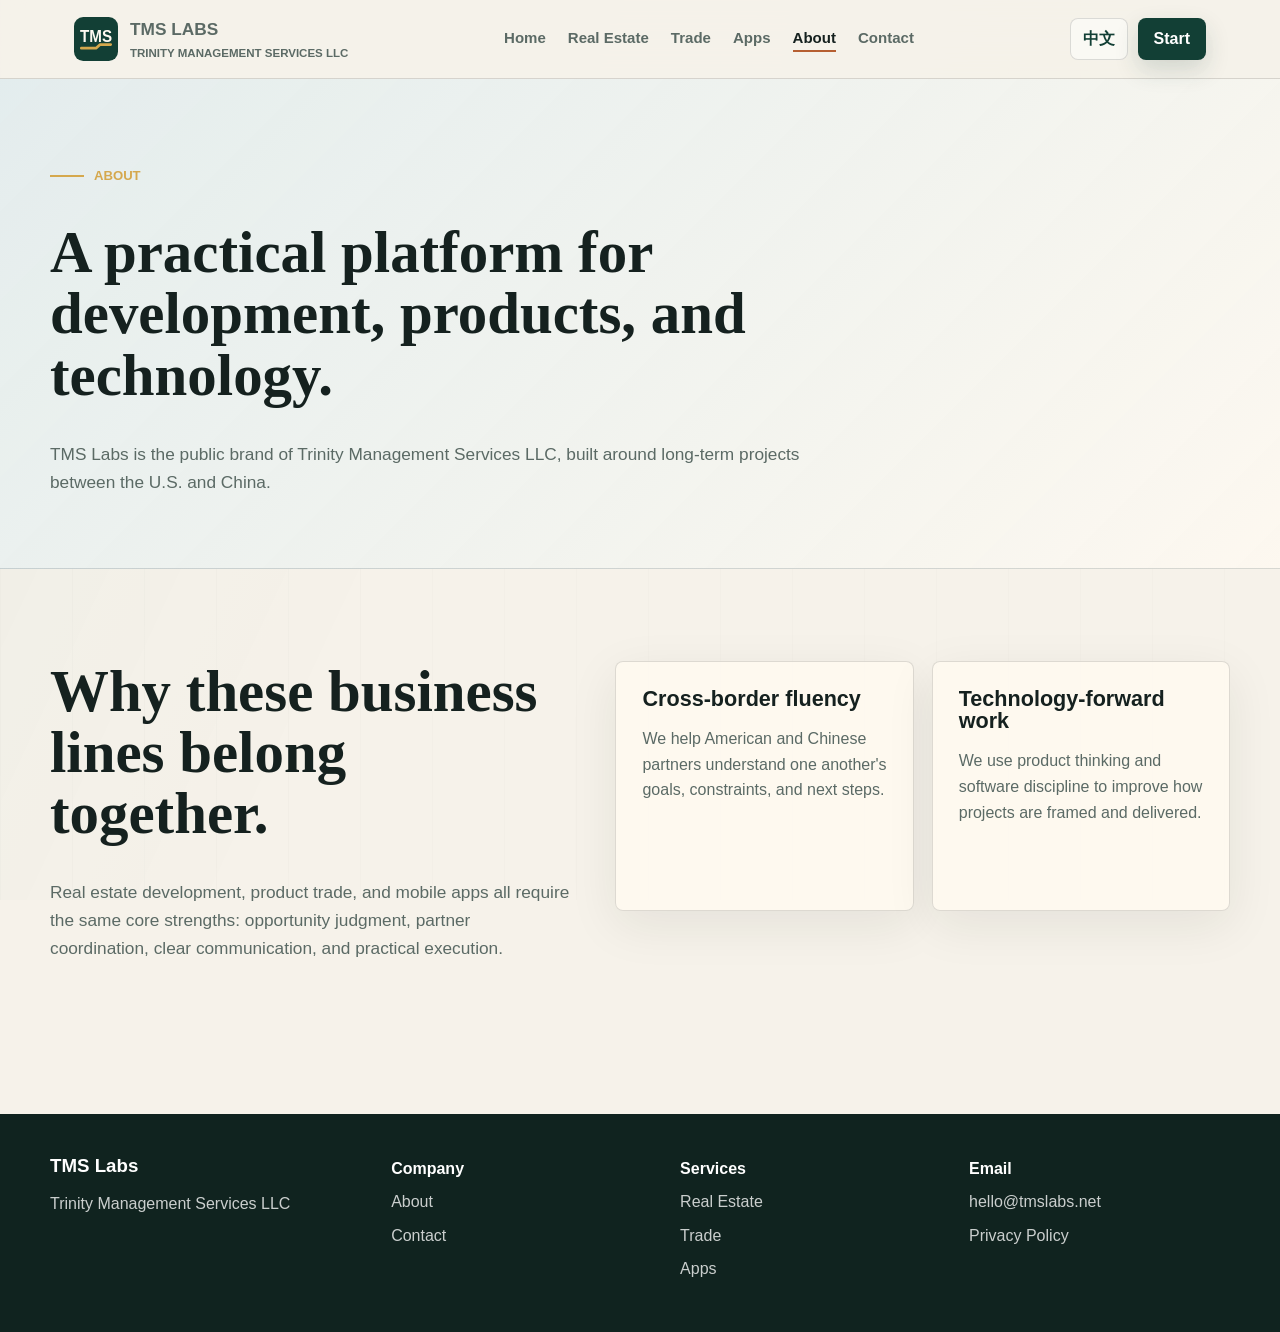
==== tmslabs-website/about/index.html @ 59797eae "Add TMS Labs English pages" ====
<!doctype html>
<html lang="en">
<head>
  <meta charset="utf-8">
  <meta name="viewport" content="width=device-width, initial-scale=1">
  <meta name="theme-color" content="#123f35">
  <title>About TMS Labs | Trinity Management Services LLC</title>
  <meta name="description" content="TMS Labs is the public brand for Trinity Management Services LLC, serving U.S. and China clients across development, trade, and technology.">
  <link rel="canonical" href="https://tmslabs.net/about/">
  <link rel="alternate" hreflang="en" href="https://tmslabs.net/about/">
  <link rel="alternate" hreflang="zh-Hans" href="https://tmslabs.net/zh/about/">
  <link rel="alternate" hreflang="x-default" href="https://tmslabs.net/about/">
  <link rel="icon" href="/favicon.svg" type="image/svg+xml">
  <link rel="manifest" href="/site.webmanifest">
  <link rel="stylesheet" href="../assets/css/styles.css">
  <script src="../assets/js/main.js" defer></script>
</head>
<body>
  <header class="site-header"><nav class="nav" aria-label="Main navigation"><a class="brand" href="../"><img class="brand-mark" src="../assets/images/tmslabs-mark.svg" alt="" aria-hidden="true"><span class="brand-text"><span>TMS Labs</span><span>Trinity Management Services LLC</span></span></a><button class="menu-toggle" type="button" data-menu-toggle aria-label="Open menu" aria-expanded="false">☰</button><div class="nav-links" data-nav-links><a href="../">Home</a><a href="../real-estate/">Real Estate</a><a href="../trade/">Trade</a><a href="../apps/">Apps</a><a class="active" href="../about/">About</a><a href="../contact/">Contact</a></div><div class="nav-actions"><a class="language-link" href="../zh/about/">中文</a><a class="nav-cta" href="../contact/">Start</a></div></nav></header>
  <main>
    <section class="page-hero"><div class="page-title"><span class="eyebrow">About</span><h1>A practical platform for development, products, and technology.</h1><p>TMS Labs is the public brand of Trinity Management Services LLC, built around long-term projects between the U.S. and China.</p></div></section>
    <section class="section"><div class="container split"><div class="section-header"><h2>Why these business lines belong together.</h2><p>Real estate development, product trade, and mobile apps all require the same core strengths: opportunity judgment, partner coordination, clear communication, and practical execution.</p></div><div class="grid two"><article class="card"><h3>Cross-border fluency</h3><p>We help American and Chinese partners understand one another's goals, constraints, and next steps.</p></article><article class="card"><h3>Technology-forward work</h3><p>We use product thinking and software discipline to improve how projects are framed and delivered.</p></article></div></div></section>
  </main>
  <footer class="site-footer"><div class="footer-grid"><div><h3>TMS Labs</h3><p>Trinity Management Services LLC</p></div><div><strong>Company</strong><a href="../about/">About</a><a href="../contact/">Contact</a></div><div><strong>Services</strong><a href="../real-estate/">Real Estate</a><a href="../trade/">Trade</a><a href="../apps/">Apps</a></div><div><strong>Email</strong><a href="mailto:hello@tmslabs.net">hello@tmslabs.net</a><a href="../privacy/">Privacy Policy</a></div></div></footer>
</body>
</html>
---- tmslabs-website/assets/css/styles.css ----
:root {
  --ink: #15211f;
  --muted: #5b6a65;
  --paper: #f6f2ea;
  --panel: #fffaf1;
  --line: rgba(21, 33, 31, 0.14);
  --forest: #123f35;
  --teal: #167e78;
  --copper: #b65f32;
  --gold: #d5a84d;
  --sky: #dcebef;
  --white: #ffffff;
  --shadow: 0 24px 70px rgba(21, 33, 31, 0.14);
  --radius: 8px;
  --max: 1180px;
}

* {
  box-sizing: border-box;
}

html {
  scroll-behavior: smooth;
}

body {
  margin: 0;
  background: var(--paper);
  color: var(--ink);
  font-family: "Avenir Next", "Gill Sans", "Noto Sans SC", "Microsoft YaHei", sans-serif;
  line-height: 1.6;
}

body::before {
  content: "";
  position: fixed;
  inset: 0;
  pointer-events: none;
  opacity: 0.42;
  background:
    linear-gradient(115deg, rgba(22, 126, 120, 0.08), transparent 42%),
    radial-gradient(circle at 82% 12%, rgba(213, 168, 77, 0.15), transparent 25%),
    repeating-linear-gradient(90deg, rgba(21, 33, 31, 0.035) 0 1px, transparent 1px 72px);
  z-index: -2;
}

a {
  color: inherit;
  text-decoration: none;
}

img {
  display: block;
  max-width: 100%;
}

.site-header {
  position: sticky;
  top: 0;
  z-index: 20;
  border-bottom: 1px solid var(--line);
  background: rgba(246, 242, 234, 0.9);
  backdrop-filter: blur(18px);
}

.nav {
  max-width: var(--max);
  margin: 0 auto;
  padding: 16px 24px;
  display: flex;
  align-items: center;
  justify-content: space-between;
  gap: 24px;
}

.brand {
  display: inline-flex;
  align-items: center;
  gap: 12px;
  font-weight: 800;
  letter-spacing: 0;
}

.brand-mark {
  width: 44px;
  height: 44px;
  flex: 0 0 auto;
}

.brand-text {
  display: grid;
  gap: 0;
}

.brand span:first-child {
  font-size: 1.08rem;
}

.brand span:last-child {
  color: var(--muted);
  font-size: 0.72rem;
  font-weight: 600;
  text-transform: uppercase;
}

.nav-links {
  display: flex;
  align-items: center;
  gap: 22px;
  color: var(--muted);
  font-size: 0.94rem;
  font-weight: 650;
}

.nav-links a {
  border-bottom: 2px solid transparent;
}

.nav-links a:hover,
.nav-links a.active {
  color: var(--ink);
  border-color: var(--copper);
}

.nav-actions {
  display: flex;
  align-items: center;
  gap: 10px;
}

.language-link,
.nav-cta,
.button,
.button-secondary,
.button-ghost {
  min-height: 42px;
  display: inline-flex;
  align-items: center;
  justify-content: center;
  gap: 8px;
  border-radius: var(--radius);
  font-weight: 750;
}

.language-link {
  padding: 0 12px;
  border: 1px solid var(--line);
  color: var(--forest);
  background: rgba(255, 255, 255, 0.5);
}

.nav-cta,
.button {
  padding: 0 16px;
  color: var(--white);
  background: var(--forest);
  box-shadow: 0 10px 24px rgba(18, 63, 53, 0.16);
}

.button-secondary {
  padding: 0 16px;
  color: var(--forest);
  border: 1px solid rgba(18, 63, 53, 0.24);
  background: rgba(255, 255, 255, 0.66);
}

.button-ghost {
  padding: 0;
  min-height: auto;
  color: var(--teal);
}

.menu-toggle {
  display: none;
  width: 42px;
  height: 42px;
  border: 1px solid var(--line);
  border-radius: var(--radius);
  background: var(--panel);
  color: var(--ink);
  font-size: 1.4rem;
}

.hero {
  position: relative;
  min-height: 720px;
  display: grid;
  align-items: end;
  overflow: hidden;
  color: var(--white);
  background: var(--forest);
}

.hero img {
  position: absolute;
  inset: 0;
  width: 100%;
  height: 100%;
  object-fit: cover;
  filter: saturate(0.94) contrast(1.02);
}

.hero::after {
  content: "";
  position: absolute;
  inset: 0;
  background:
    linear-gradient(90deg, rgba(10, 24, 22, 0.84), rgba(10, 24, 22, 0.43) 48%, rgba(10, 24, 22, 0.1)),
    linear-gradient(0deg, rgba(10, 24, 22, 0.78), transparent 34%);
}

.hero-content {
  position: relative;
  z-index: 1;
  width: min(var(--max), calc(100% - 48px));
  margin: 0 auto;
  padding: 112px 0 84px;
}

.eyebrow {
  display: inline-flex;
  align-items: center;
  gap: 10px;
  color: var(--gold);
  font-size: 0.82rem;
  font-weight: 800;
  text-transform: uppercase;
}

.eyebrow::before {
  content: "";
  width: 34px;
  height: 2px;
  background: currentColor;
}

h1,
h2,
h3 {
  margin: 0;
  line-height: 1.04;
  letter-spacing: 0;
}

h1 {
  max-width: 850px;
  margin-top: 18px;
  font-family: Georgia, "Times New Roman", "Noto Serif SC", serif;
  font-size: clamp(3.3rem, 8vw, 7.5rem);
  font-weight: 650;
}

.hero p {
  max-width: 680px;
  margin: 24px 0 0;
  color: rgba(255, 255, 255, 0.86);
  font-size: clamp(1.05rem, 1.9vw, 1.35rem);
}

.hero-actions {
  margin-top: 34px;
  display: flex;
  flex-wrap: wrap;
  gap: 12px;
}

.hero-actions .button {
  background: var(--gold);
  color: #1d2118;
}

.hero-actions .button-secondary {
  color: var(--white);
  border-color: rgba(255, 255, 255, 0.46);
  background: rgba(255, 255, 255, 0.14);
}

.section {
  padding: 92px 24px;
}

.section.compact {
  padding-top: 58px;
}

.container {
  max-width: var(--max);
  margin: 0 auto;
}

.section-header {
  display: grid;
  gap: 18px;
  max-width: 810px;
  margin-bottom: 42px;
}

.section-header.center {
  margin-left: auto;
  margin-right: auto;
  text-align: center;
}

.section-header h2,
.page-title h1 {
  font-family: Georgia, "Times New Roman", "Noto Serif SC", serif;
  font-size: clamp(2.1rem, 4.6vw, 4.8rem);
  font-weight: 620;
}

.section-header p,
.page-title p,
.lead {
  color: var(--muted);
  font-size: 1.08rem;
}

.grid {
  display: grid;
  gap: 18px;
}

.grid.three {
  grid-template-columns: repeat(3, minmax(0, 1fr));
}

.grid.two {
  grid-template-columns: repeat(2, minmax(0, 1fr));
}

.grid.four {
  grid-template-columns: repeat(4, minmax(0, 1fr));
}

.card,
.feature-panel,
.form-card {
  border: 1px solid var(--line);
  border-radius: var(--radius);
  background: rgba(255, 250, 241, 0.82);
  box-shadow: 0 14px 50px rgba(21, 33, 31, 0.08);
}

.card {
  padding: 26px;
  min-height: 250px;
  display: grid;
  align-content: start;
  gap: 16px;
}

.card h3 {
  font-size: 1.35rem;
}

.card p {
  margin: 0;
  color: var(--muted);
}

.media-card {
  overflow: hidden;
  padding: 0;
}

.media-card img {
  width: 100%;
  height: 220px;
  object-fit: cover;
}

.media-card .card-body {
  padding: 24px;
  display: grid;
  gap: 12px;
}

.service-tile {
  min-height: 210px;
}

.service-tile h3 {
  font-size: 1.18rem;
}

.insight-band {
  border-top: 1px solid var(--line);
  border-bottom: 1px solid var(--line);
  background:
    linear-gradient(135deg, rgba(220, 235, 239, 0.48), rgba(255, 250, 241, 0.82)),
    var(--paper);
}

.question-list {
  counter-reset: question;
}

.question-list li {
  position: relative;
  padding-left: 54px;
}

.question-list li::before {
  counter-increment: question;
  content: counter(question, decimal-leading-zero);
  position: absolute;
  left: 18px;
  top: 16px;
  color: var(--copper);
  font-weight: 850;
  font-size: 0.78rem;
}

.index-number {
  color: var(--copper);
  font-weight: 850;
  font-size: 0.88rem;
}

.feature-panel {
  padding: clamp(26px, 5vw, 54px);
  display: grid;
  grid-template-columns: 1.05fr 0.95fr;
  gap: 34px;
  align-items: center;
  background:
    linear-gradient(130deg, rgba(18, 63, 53, 0.96), rgba(22, 126, 120, 0.88)),
    var(--forest);
  color: var(--white);
  overflow: hidden;
}

.feature-panel p {
  color: rgba(255, 255, 255, 0.76);
}

.metric-row {
  display: grid;
  grid-template-columns: repeat(3, 1fr);
  gap: 12px;
  margin-top: 24px;
}

.metric {
  padding: 16px;
  border: 1px solid rgba(255, 255, 255, 0.18);
  border-radius: var(--radius);
  background: rgba(255, 255, 255, 0.08);
}

.metric strong {
  display: block;
  font-size: 1.35rem;
}

.visual-map {
  min-height: 340px;
  border: 1px solid rgba(255, 255, 255, 0.16);
  border-radius: var(--radius);
  background:
    linear-gradient(90deg, rgba(255, 255, 255, 0.1) 1px, transparent 1px),
    linear-gradient(rgba(255, 255, 255, 0.1) 1px, transparent 1px),
    radial-gradient(circle at 27% 36%, rgba(213, 168, 77, 0.8) 0 7px, transparent 8px),
    radial-gradient(circle at 72% 54%, rgba(255, 255, 255, 0.9) 0 7px, transparent 8px),
    radial-gradient(circle at 52% 25%, rgba(255, 255, 255, 0.55) 0 4px, transparent 5px),
    rgba(255, 255, 255, 0.08);
  background-size: 42px 42px, 42px 42px, auto, auto, auto, auto;
  position: relative;
}

.visual-map::before,
.visual-map::after {
  content: "";
  position: absolute;
  left: 26%;
  right: 25%;
  top: 38%;
  height: 2px;
  background: linear-gradient(90deg, var(--gold), rgba(255, 255, 255, 0.75));
  transform: rotate(12deg);
}

.visual-map::after {
  left: 42%;
  right: 18%;
  top: 48%;
  transform: rotate(-18deg);
  opacity: 0.7;
}

.page-hero {
  padding: 86px 24px 54px;
  border-bottom: 1px solid var(--line);
  background:
    linear-gradient(135deg, rgba(220, 235, 239, 0.72), rgba(255, 250, 241, 0.8)),
    var(--paper);
}

.page-title {
  max-width: var(--max);
  margin: 0 auto;
  display: grid;
  gap: 18px;
}

.page-title p {
  max-width: 760px;
}

.split {
  display: grid;
  grid-template-columns: 0.92fr 1.08fr;
  gap: 42px;
  align-items: start;
}

.aside-note {
  padding: 24px;
  border-left: 4px solid var(--copper);
  background: rgba(255, 255, 255, 0.62);
}

.list {
  display: grid;
  gap: 14px;
  padding: 0;
  margin: 0;
  list-style: none;
}

.list li {
  padding: 16px 18px;
  border: 1px solid var(--line);
  border-radius: var(--radius);
  background: rgba(255, 255, 255, 0.58);
}

.app-card {
  min-height: 360px;
  overflow: hidden;
  padding: 0;
}

.app-screen {
  min-height: 190px;
  padding: 22px;
  background:
    linear-gradient(135deg, rgba(18, 63, 53, 0.94), rgba(22, 126, 120, 0.76)),
    var(--forest);
  color: var(--white);
  display: grid;
  align-content: end;
}

.app-screen.trip {
  background:
    linear-gradient(135deg, rgba(182, 95, 50, 0.92), rgba(213, 168, 77, 0.8)),
    var(--copper);
}

.app-card .card-body {
  padding: 24px;
}

.form-card {
  padding: 28px;
}

form {
  display: grid;
  gap: 14px;
}

label {
  display: grid;
  gap: 6px;
  color: var(--muted);
  font-weight: 700;
}

input,
select,
textarea {
  width: 100%;
  min-height: 46px;
  border: 1px solid var(--line);
  border-radius: var(--radius);
  padding: 11px 12px;
  color: var(--ink);
  background: rgba(255, 255, 255, 0.82);
  font: inherit;
}

textarea {
  min-height: 132px;
  resize: vertical;
}

.form-status {
  min-height: 24px;
  color: var(--teal);
  font-weight: 700;
}

.site-footer {
  padding: 42px 24px;
  background: #10231f;
  color: rgba(255, 255, 255, 0.78);
}

.footer-grid {
  max-width: var(--max);
  margin: 0 auto;
  display: grid;
  grid-template-columns: 1.2fr repeat(3, 1fr);
  gap: 28px;
}

.footer-grid h3,
.footer-grid strong {
  color: var(--white);
}

.footer-grid a {
  display: block;
  margin: 8px 0;
}

.disclaimer {
  color: var(--muted);
  font-size: 0.94rem;
}

.source-note {
  margin-top: 18px;
  color: var(--muted);
  font-size: 0.82rem;
}

@media (max-width: 920px) {
  .menu-toggle {
    display: inline-flex;
    align-items: center;
    justify-content: center;
  }

  .nav-links {
    position: absolute;
    left: 16px;
    right: 16px;
    top: 72px;
    display: none;
    padding: 18px;
    border: 1px solid var(--line);
    border-radius: var(--radius);
    background: var(--panel);
    box-shadow: var(--shadow);
    flex-direction: column;
    align-items: stretch;
  }

  .nav-links.open {
    display: flex;
  }

  .nav-actions .nav-cta {
    display: none;
  }

  .hero {
    min-height: 660px;
  }

  .grid.three,
  .grid.four,
  .grid.two,
  .feature-panel,
  .split,
  .footer-grid {
    grid-template-columns: 1fr;
  }

  .metric-row {
    grid-template-columns: 1fr;
  }
}

@media (max-width: 560px) {
  .nav {
    padding: 12px 16px;
  }

  .brand span:last-child {
    display: none;
  }

  .brand-mark {
    width: 38px;
    height: 38px;
  }

  .hero-content {
    width: min(100% - 32px, var(--max));
    padding-bottom: 54px;
  }

  h1 {
    font-size: 3.1rem;
  }

  .section,
  .page-hero {
    padding-left: 16px;
    padding-right: 16px;
  }

  .hero-actions,
  .button,
  .button-secondary {
    width: 100%;
  }

  .card,
  .form-card {
    padding: 20px;
  }
}
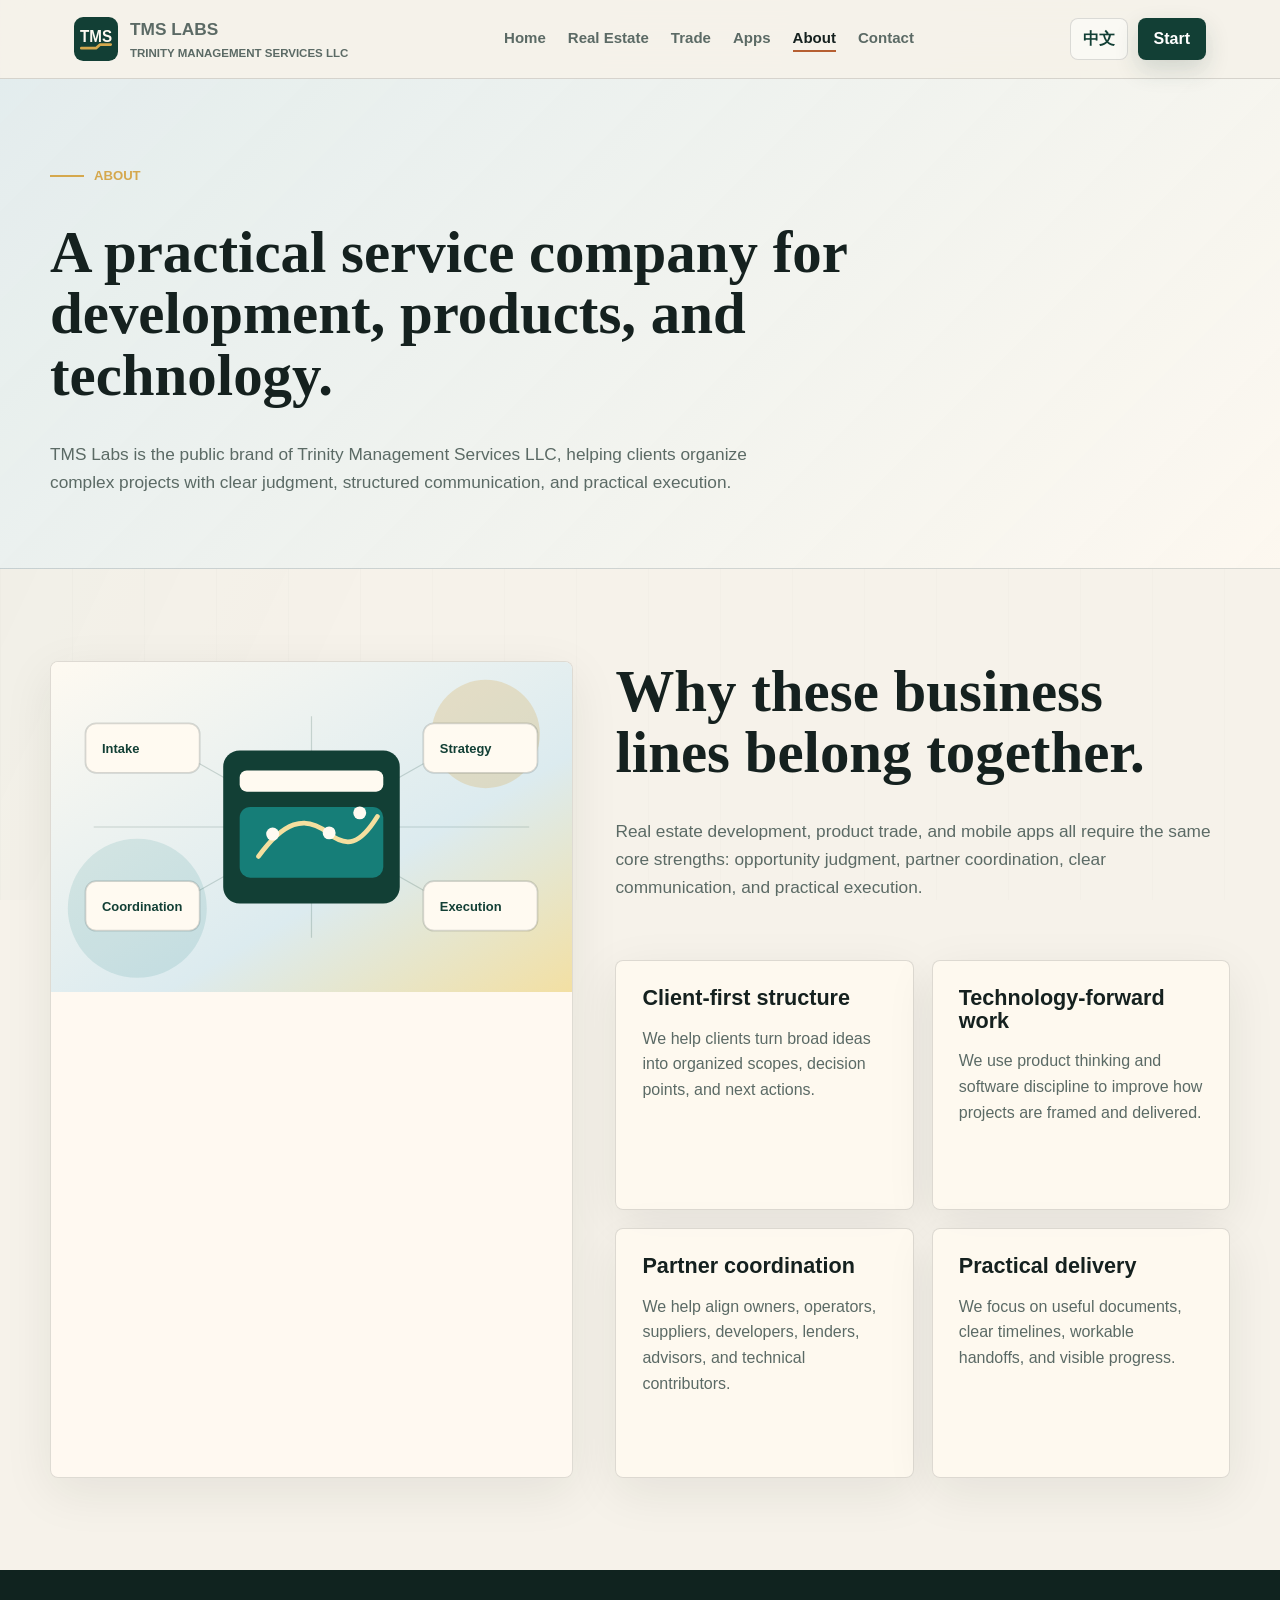
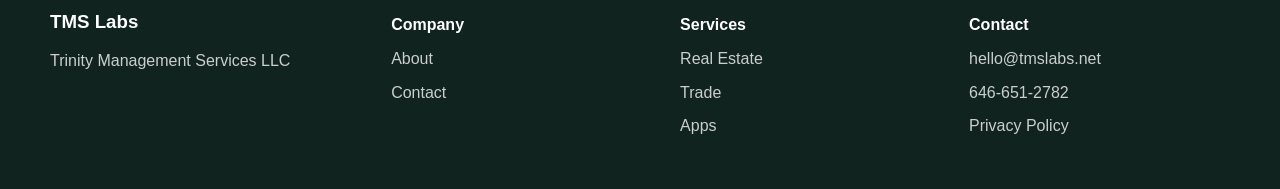
==== commit 0015c4c6: "Refresh about page positioning" ====
--- a/tmslabs-website/about/index.html
+++ b/tmslabs-website/about/index.html
@@ -5,7 +5,7 @@
   <meta name="viewport" content="width=device-width, initial-scale=1">
   <meta name="theme-color" content="#123f35">
   <title>About TMS Labs | Trinity Management Services LLC</title>
-  <meta name="description" content="TMS Labs is the public brand for Trinity Management Services LLC, serving U.S. and China clients across development, trade, and technology.">
+  <meta name="description" content="TMS Labs is the public brand for Trinity Management Services LLC, serving clients across real estate development, trade, and technology projects.">
   <link rel="canonical" href="https://tmslabs.net/about/">
   <link rel="alternate" hreflang="en" href="https://tmslabs.net/about/">
   <link rel="alternate" hreflang="zh-Hans" href="https://tmslabs.net/zh/about/">
@@ -13,14 +13,15 @@
   <link rel="icon" href="/favicon.svg" type="image/svg+xml">
   <link rel="manifest" href="/site.webmanifest">
   <link rel="stylesheet" href="../assets/css/styles.css">
+  <link rel="stylesheet" href="../assets/css/enhancements.css">
   <script src="../assets/js/main.js" defer></script>
 </head>
 <body>
   <header class="site-header"><nav class="nav" aria-label="Main navigation"><a class="brand" href="../"><img class="brand-mark" src="../assets/images/tmslabs-mark.svg" alt="" aria-hidden="true"><span class="brand-text"><span>TMS Labs</span><span>Trinity Management Services LLC</span></span></a><button class="menu-toggle" type="button" data-menu-toggle aria-label="Open menu" aria-expanded="false">☰</button><div class="nav-links" data-nav-links><a href="../">Home</a><a href="../real-estate/">Real Estate</a><a href="../trade/">Trade</a><a href="../apps/">Apps</a><a class="active" href="../about/">About</a><a href="../contact/">Contact</a></div><div class="nav-actions"><a class="language-link" href="../zh/about/">中文</a><a class="nav-cta" href="../contact/">Start</a></div></nav></header>
   <main>
-    <section class="page-hero"><div class="page-title"><span class="eyebrow">About</span><h1>A practical platform for development, products, and technology.</h1><p>TMS Labs is the public brand of Trinity Management Services LLC, built around long-term projects between the U.S. and China.</p></div></section>
-    <section class="section"><div class="container split"><div class="section-header"><h2>Why these business lines belong together.</h2><p>Real estate development, product trade, and mobile apps all require the same core strengths: opportunity judgment, partner coordination, clear communication, and practical execution.</p></div><div class="grid two"><article class="card"><h3>Cross-border fluency</h3><p>We help American and Chinese partners understand one another's goals, constraints, and next steps.</p></article><article class="card"><h3>Technology-forward work</h3><p>We use product thinking and software discipline to improve how projects are framed and delivered.</p></article></div></div></section>
+    <section class="page-hero"><div class="page-title"><span class="eyebrow">About</span><h1>A practical service company for development, products, and technology.</h1><p>TMS Labs is the public brand of Trinity Management Services LLC, helping clients organize complex projects with clear judgment, structured communication, and practical execution.</p></div></section>
+    <section class="section"><div class="container split about-values"><article class="card image-panel"><img src="../assets/images/about-client-services.svg" alt="Client service operating system for intake, strategy, coordination, and execution"></article><div><div class="section-header"><h2>Why these business lines belong together.</h2><p>Real estate development, product trade, and mobile apps all require the same core strengths: opportunity judgment, partner coordination, clear communication, and practical execution.</p></div><div class="grid two"><article class="card"><h3>Client-first structure</h3><p>We help clients turn broad ideas into organized scopes, decision points, and next actions.</p></article><article class="card"><h3>Technology-forward work</h3><p>We use product thinking and software discipline to improve how projects are framed and delivered.</p></article><article class="card"><h3>Partner coordination</h3><p>We help align owners, operators, suppliers, developers, lenders, advisors, and technical contributors.</p></article><article class="card"><h3>Practical delivery</h3><p>We focus on useful documents, clear timelines, workable handoffs, and visible progress.</p></article></div></div></div></section>
   </main>
-  <footer class="site-footer"><div class="footer-grid"><div><h3>TMS Labs</h3><p>Trinity Management Services LLC</p></div><div><strong>Company</strong><a href="../about/">About</a><a href="../contact/">Contact</a></div><div><strong>Services</strong><a href="../real-estate/">Real Estate</a><a href="../trade/">Trade</a><a href="../apps/">Apps</a></div><div><strong>Email</strong><a href="mailto:hello@tmslabs.net">hello@tmslabs.net</a><a href="../privacy/">Privacy Policy</a></div></div></footer>
+  <footer class="site-footer"><div class="footer-grid"><div><h3>TMS Labs</h3><p>Trinity Management Services LLC</p></div><div><strong>Company</strong><a href="../about/">About</a><a href="../contact/">Contact</a></div><div><strong>Services</strong><a href="../real-estate/">Real Estate</a><a href="../trade/">Trade</a><a href="../apps/">Apps</a></div><div><strong>Contact</strong><a href="mailto:hello@tmslabs.net">hello@tmslabs.net</a><a href="tel:+16466512782">646-651-2782</a><a href="../privacy/">Privacy Policy</a></div></div></footer>
 </body>
 </html>
--- a/tmslabs-website/assets/css/enhancements.css
+++ b/tmslabs-website/assets/css/enhancements.css
@@ -0,0 +1,202 @@
+.grid.service-grid {
+  grid-template-columns: repeat(5, minmax(0, 1fr));
+}
+
+.image-panel {
+  overflow: hidden;
+  padding: 0;
+  background: rgba(255, 250, 241, 0.92);
+}
+
+.image-panel img {
+  width: 100%;
+  height: 100%;
+  min-height: 330px;
+  object-fit: cover;
+}
+
+.service-visual,
+.capability-visual {
+  border-radius: calc(var(--radius) - 2px);
+  border: 1px solid rgba(21, 33, 31, 0.1);
+  position: relative;
+  overflow: hidden;
+}
+
+.service-visual {
+  width: 100%;
+  aspect-ratio: 16 / 9;
+  background: linear-gradient(135deg, rgba(18, 63, 53, 0.9), rgba(22, 126, 120, 0.72));
+}
+
+.service-visual::before,
+.service-visual::after,
+.capability-visual::before,
+.capability-visual::after {
+  content: "";
+  position: absolute;
+}
+
+.service-visual::before {
+  inset: 18px;
+  border: 1px solid rgba(255, 255, 255, 0.24);
+  border-radius: 6px;
+}
+
+.service-visual::after {
+  left: 22px;
+  right: 22px;
+  bottom: 28px;
+  height: 5px;
+  border-radius: 999px;
+  background: var(--gold);
+}
+
+.service-visual.consulting {
+  background: linear-gradient(135deg, rgba(18, 63, 53, 0.94), rgba(22, 126, 120, 0.72));
+}
+
+.service-visual.financing {
+  background: radial-gradient(circle at 74% 34%, rgba(213, 168, 77, 0.9) 0 18px, transparent 19px), linear-gradient(135deg, rgba(182, 95, 50, 0.9), rgba(213, 168, 77, 0.72));
+}
+
+.service-visual.diligence {
+  background: linear-gradient(135deg, rgba(220, 235, 239, 0.95), rgba(255, 250, 241, 0.92));
+}
+
+.service-visual.diligence::before {
+  border-color: rgba(18, 63, 53, 0.22);
+  background: linear-gradient(#123f35 0 0) 22px 28px / 46% 5px no-repeat, linear-gradient(#167e78 0 0) 22px 54px / 62% 5px no-repeat, linear-gradient(#b65f32 0 0) 22px 80px / 38% 5px no-repeat;
+}
+
+.service-visual.diligence::after {
+  background: var(--copper);
+}
+
+.service-visual.construction {
+  background: linear-gradient(90deg, transparent 18%, rgba(255, 250, 241, 0.5) 18% 32%, transparent 32% 43%, rgba(255, 250, 241, 0.62) 43% 58%, transparent 58% 68%, rgba(255, 250, 241, 0.46) 68% 82%, transparent 82%), linear-gradient(135deg, rgba(18, 63, 53, 0.95), rgba(22, 126, 120, 0.78));
+}
+
+.service-visual.reporting {
+  background: radial-gradient(circle at 28% 40%, rgba(255, 250, 241, 0.86) 0 22px, transparent 23px), radial-gradient(circle at 58% 56%, rgba(213, 168, 77, 0.86) 0 17px, transparent 18px), linear-gradient(135deg, rgba(18, 63, 53, 0.92), rgba(182, 95, 50, 0.72));
+}
+
+.project-card {
+  min-height: 310px;
+}
+
+.project-card .project-meta {
+  display: flex;
+  flex-wrap: wrap;
+  gap: 8px;
+}
+
+.pill {
+  display: inline-flex;
+  align-items: center;
+  min-height: 28px;
+  padding: 0 10px;
+  border-radius: 999px;
+  color: var(--forest);
+  background: rgba(220, 235, 239, 0.8);
+  font-size: 0.78rem;
+  font-weight: 800;
+}
+
+.capability-card {
+  min-height: 330px;
+}
+
+.capability-visual {
+  min-height: 124px;
+  background: var(--sky);
+}
+
+.capability-visual.strategy::before {
+  inset: 28px 24px auto;
+  height: 54px;
+  background: linear-gradient(90deg, var(--forest) 0 35%, transparent 35% 44%, var(--teal) 44% 68%, transparent 68% 76%, var(--gold) 76%);
+}
+
+.capability-visual.strategy::after {
+  left: 30px;
+  right: 34px;
+  bottom: 28px;
+  height: 5px;
+  background: var(--copper);
+}
+
+.capability-visual.ux {
+  background: #fffaf1;
+}
+
+.capability-visual.ux::before {
+  left: 24px;
+  top: 22px;
+  width: 64px;
+  height: 82px;
+  background: var(--forest);
+  box-shadow: 78px 0 0 var(--gold), 156px 0 0 var(--teal);
+}
+
+.capability-visual.ux::after {
+  left: 42px;
+  top: 42px;
+  width: 28px;
+  height: 8px;
+  background: #fffaf1;
+  box-shadow: 78px 0 0 #fffaf1, 156px 0 0 #fffaf1;
+}
+
+.capability-visual.build {
+  background: linear-gradient(135deg, var(--forest), var(--teal));
+}
+
+.capability-visual.build::before {
+  left: 34px;
+  top: 36px;
+  width: 168px;
+  height: 52px;
+  border: 3px solid rgba(255, 250, 241, 0.9);
+}
+
+.capability-visual.build::after {
+  left: 62px;
+  top: 56px;
+  width: 110px;
+  height: 6px;
+  background: var(--gold);
+  box-shadow: 0 18px 0 rgba(255, 250, 241, 0.72);
+}
+
+.capability-visual.launch {
+  background: linear-gradient(135deg, rgba(213, 168, 77, 0.88), rgba(182, 95, 50, 0.76));
+}
+
+.capability-visual.launch::before {
+  left: 42px;
+  top: 28px;
+  width: 62px;
+  height: 62px;
+  border-radius: 50%;
+  background: var(--forest);
+}
+
+.capability-visual.launch::after {
+  left: 132px;
+  top: 52px;
+  width: 94px;
+  height: 10px;
+  background: #fffaf1;
+  box-shadow: 0 24px 0 rgba(255, 250, 241, 0.64);
+}
+
+.about-values {
+  align-items: stretch;
+}
+
+@media (max-width: 920px) {
+  .grid.service-grid {
+    grid-template-columns: 1fr;
+  }
+}
